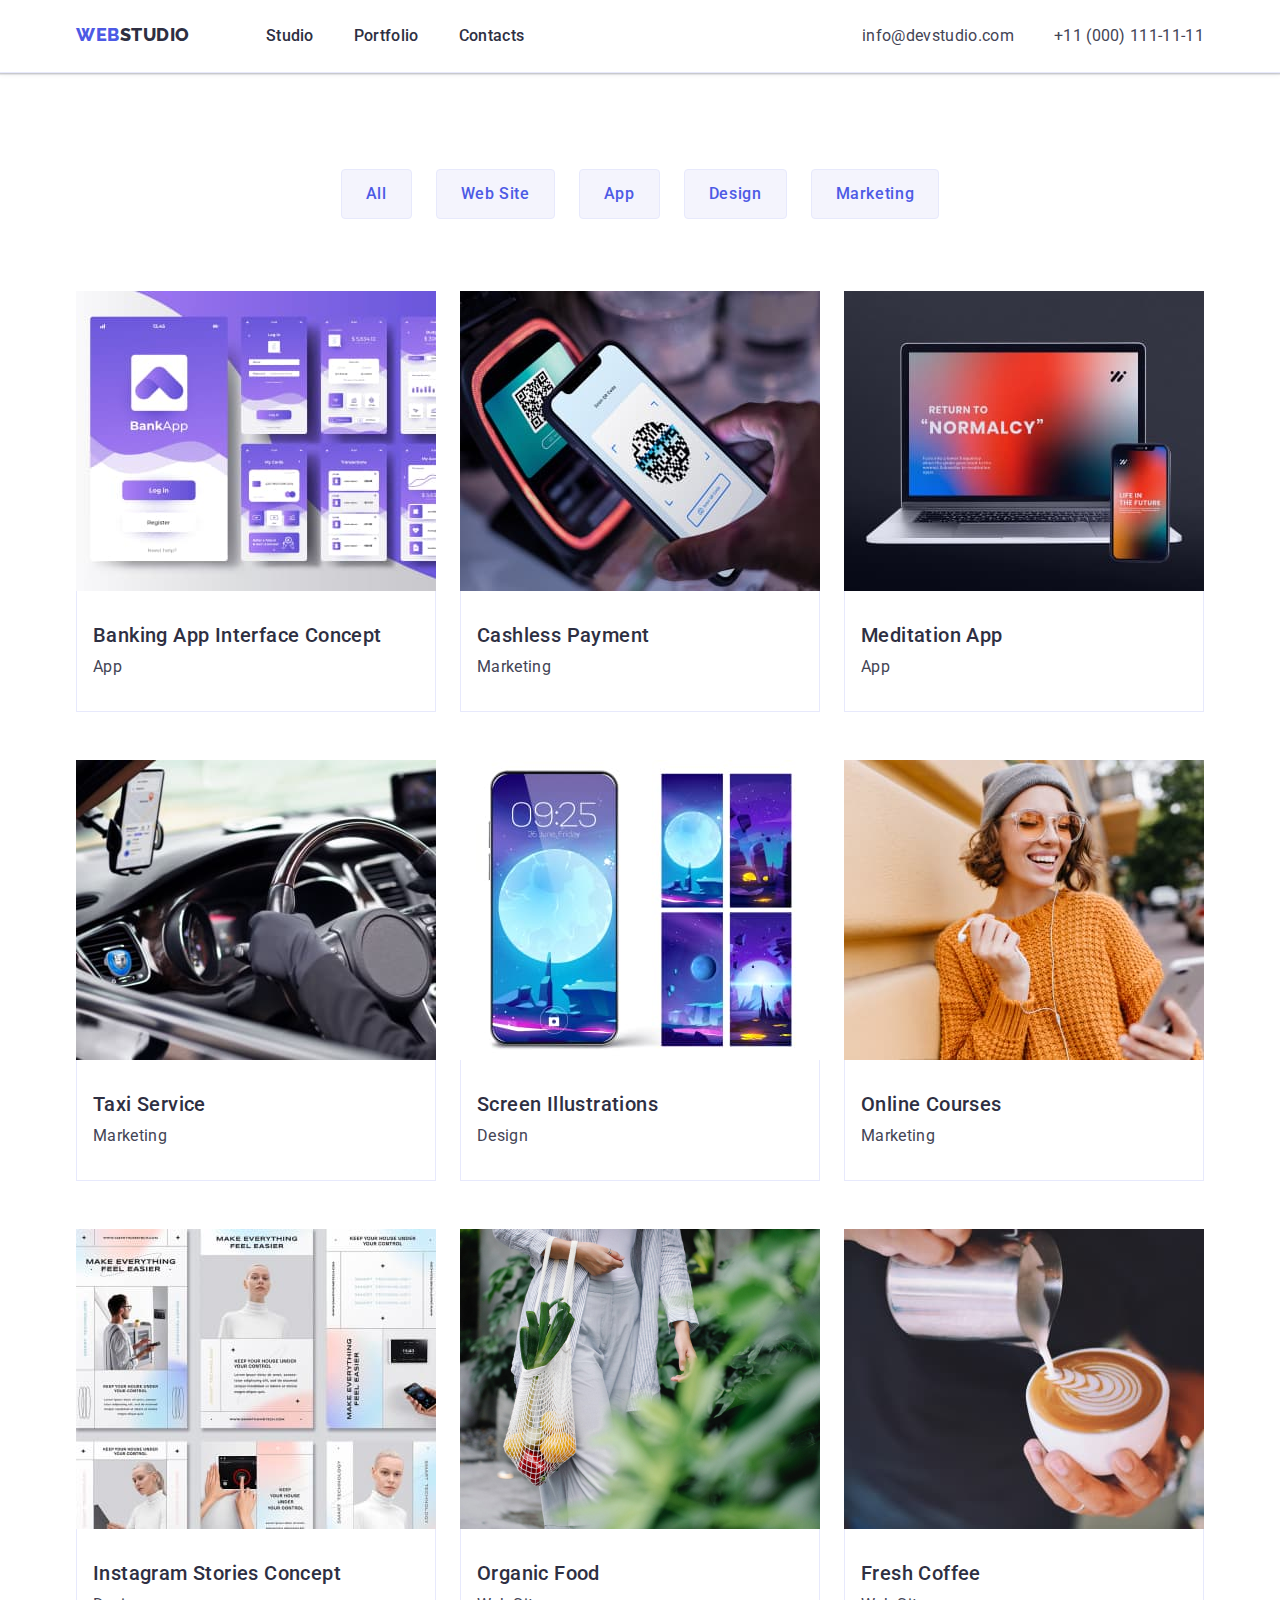
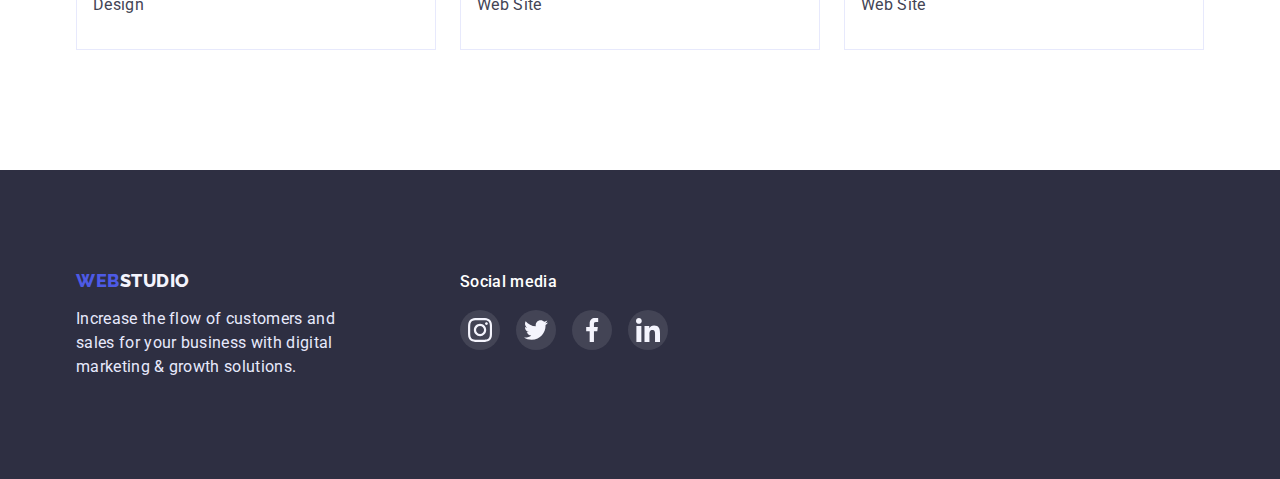
==== portfolio.html @ 21e0e5e6 "Initial commit" ====
<!DOCTYPE html>
<html lang="en">
  <head>
    <meta charset="UTF-8" />
    <meta http-equiv="X-UA-Compatible" content="IE=edge" />
    <meta name="viewport" content="width=device-width, initial-scale=1.0" />
    <link rel="preconnect" href="https://fonts.googleapis.com" />
    <link rel="preconnect" href="https://fonts.gstatic.com" crossorigin />
    <link
      href="https://fonts.googleapis.com/css2?family=Raleway:wght@800&family=Roboto:wght@400;500;700&display=swap"
      rel="stylesheet"
    />
    <link
      rel="stylesheet"
      href="https://cdnjs.cloudflare.com/ajax/libs/modern-normalize/1.1.0/modern-normalize.min.css"
    />

    <link rel="stylesheet" href="./css/styles.css" />
    <title>portfolio</title>
  </head>
  <body>
    <header class="header">
      <div class="header__container container">
        <nav class="header__navigation">
          <a class="header__logo link" href="./index.html"
            >WEB<span class="header__span">Studio</span></a
          >
          <ul class="header__navigation-list list">
            <li class="header__navigation-item">
              <a class="header__navigation-link link" href="./index.html"
                >Studio</a
              >
            </li>
            <li class="header__navigation-item">
              <a class="header__navigation-link link" href="./portfolio.html"
                >Portfolio</a
              >
            </li>
            <li class="header__navigation-item">
              <a class="header__navigation-link link" href="">Contacts</a>
            </li>
          </ul>
        </nav>

        <!------------------- SECTION ADDRESS ---------------------->
        <address class="header__address">
          <ul class="header__address-list list">
            <li class="header__address-item">
              <a
                class="header__adress-link link"
                href="mailto:info@devstudio.com"
                >info@devstudio.com</a
              >
            </li>
            <li class="header__address-item">
              <a class="header__adress-link link" href="tel:+11(000)111-11-11"
                >+11 (000) 111-11-11</a
              >
            </li>
          </ul>
        </address>
      </div>
    </header>

    <!------------------- SECTION PORTFOLIO ---------------------->
    <main>
      <section class="menu portfolio__section">
        <div class="container">
          <h1 class="visually-hidden">portfolio</h1>
          <ul class="section__button-list list">
            <li class="section__button-item">
              <button class="section__button" type="button">All</button>
            </li>
            <li class="section__button-item">
              <button class="section__button" type="button">Web Site</button>
            </li>
            <li class="section__button-item">
              <button class="section__button" type="button">App</button>
            </li>
            <li class="section__button-item">
              <button class="section__button" type="button">Design</button>
            </li>
            <li class="section__button-item">
              <button class="section__button" type="button">Marketing</button>
            </li>
          </ul>

          <ul class="portfolio__section-list list">
            <li class="portfolio__section-item">
              <a class="portfolio__section-link link" href="">
                <img
                  class="portfolio__section-photo"
                  src="./images/projects/img1.jpg"
                  alt="Banking App Interface Concept"
                  width="360"
                />
                <div class="border">
                  <h2 class="portfolio__section-title">
                    Banking App Interface Concept
                  </h2>
                  <p class="portfolio__section-text">App</p>
                </div>
              </a>
            </li>
            <li class="portfolio__section-item">
              <a class="portfolio__section-link link" href="">
                <img
                  class="portfolio__section-photo"
                  src="./images/projects/img2.jpg"
                  alt="Cashless Payment"
                  width="360"
                />
                <div class="border">
                  <h2 class="portfolio__section-title">Cashless Payment</h2>
                  <p class="portfolio__section-text">Marketing</p>
                </div>
              </a>
            </li>
            <li class="portfolio__section-item">
              <a class="portfolio__section-link link" href="">
                <img
                  class="portfolio__section-photo"
                  src="./images/projects/img3.jpg"
                  alt="Meditation App"
                  width="360"
                />
                <div class="border">
                  <h2 class="portfolio__section-title">Meditation App</h2>
                  <p class="portfolio__section-text">App</p>
                </div>
              </a>
            </li>
            <li class="portfolio__section-item">
              <a class="portfolio__section-link link" href="">
                <img
                  class="portfolio__section-photo"
                  src="./images/projects/img4.jpg"
                  alt="Taxi Service"
                  width="360"
                />
                <div class="border">
                  <h2 class="portfolio__section-title">Taxi Service</h2>
                  <p class="portfolio__section-text">Marketing</p>
                </div>
              </a>
            </li>
            <li class="portfolio__section-item">
              <a class="portfolio__section-link link" href="">
                <img
                  class="portfolio__section-photo"
                  src="./images/projects/img5.jpg"
                  alt="Seen Illustrationscr"
                  width="360"
                />
                <div class="border">
                  <h2 class="portfolio__section-title">Screen Illustrations</h2>
                  <p class="portfolio__section-text">Design</p>
                </div>
              </a>
            </li>
            <li class="portfolio__section-item">
              <a class="portfolio__section-link link" href="">
                <img
                  class="portfolio__section-photo"
                  src="./images/projects/img6.jpg"
                  alt="Online Courses"
                  width="360"
                />
                <div class="border">
                  <h2 class="portfolio__section-title">Online Courses</h2>
                  <p class="portfolio__section-text">Marketing</p>
                </div></a
              >
            </li>
            <li class="portfolio__section-item">
              <a class="portfolio__section-link link" href=""
                ><img
                  class="portfolio__section-photo"
                  src="./images/projects/img7.jpg"
                  alt="Instagram Stories Concept"
                  width="360"
                />
                <div class="border">
                  <h2 class="portfolio__section-title">
                    Instagram Stories Concept
                  </h2>
                  <p class="portfolio__section-text">Design</p>
                </div></a
              >
            </li>
            <li class="portfolio__section-item">
              <a class="portfolio__section-link link" href=""
                ><img
                  class="portfolio__section-photo"
                  src="./images/projects/img8.jpg"
                  alt="Organic Food"
                  width="360"
                />
                <div class="border">
                  <h2 class="portfolio__section-title">Organic Food</h2>
                  <p class="portfolio__section-text">Web Site</p>
                </div></a
              >
            </li>
            <li class="portfolio__section-item">
              <a class="portfolio__section-link link" href=""
                ><img
                  class="portfolio__section-photo"
                  src="./images/projects/img9.jpg"
                  alt="Fresh Coffee"
                  width="360"
                />
                <div class="border">
                  <h2 class="portfolio__section-title">Fresh Coffee</h2>
                  <p class="portfolio__section-text">Web Site</p>
                </div></a
              >
            </li>
          </ul>
        </div>
      </section>
    </main>

    <footer class="footer">
      <div class="footer-container">
        <div class="footer-flex">
          <div>
            <a class="lo__go-link" href="index.html"
              >WEB<span class="footer-logo">Studio</span></a
            >
            <p class="footer-text">
              Increase the flow of customers and sales for your business with
              digital marketing & growth solutions.
            </p>
          </div>
          <div class="footer-flex-block">
            <h3 class="social-media">Social media</h3>
            <ul class="social-links footer-links">
              <li class="social-item">
                <a
                  href="https://instagram.com"
                  aria-label="icon-instagram"
                  class="links"
                >
                  <svg class="link-icon" width="24" height="24">
                    <use
                      href="./images/svg/socialweb/symbol-defs.svg#icon-instagram-2"
                    ></use>
                  </svg>
                </a>
              </li>
              <li class="social-item">
                <a
                  href="https://twitter.com"
                  aria-label="icon-twitter"
                  class="links"
                >
                  <svg class="link-icon" width="24" height="24">
                    <use
                      href="./images/svg/socialweb/symbol-defs.svg#icon-twitter-1"
                    ></use>
                  </svg>
                </a>
              </li>
              <li class="social-item">
                <a
                  href="https://facebook.com"
                  aria-label="icon-facebook"
                  class="links"
                >
                  <svg class="link-icon" width="24" height="24">
                    <use
                      href="./images/svg/socialweb/symbol-defs.svg#icon-facebook-1"
                    ></use>
                  </svg>
                </a>
              </li>
              <li class="social-item">
                <a
                  href="https://linkedin.com"
                  aria-label="icon-linkedin"
                  class="links"
                >
                  <svg class="link-icon" width="24" height="24">
                    <use
                      href="./images/svg/socialweb/symbol-defs.svg#icon-linkedin-1"
                    ></use>
                  </svg>
                </a>
              </li>
            </ul>
          </div>
        </div>
      </div>
    </footer>
  </body>
</html>
---- css/styles.css ----
:root {
  --bg-color: #ffffff;
  --logo-color-top: #4d5ae5;
  --color-text: #2e2f42;
  --seconari-text-color: #434455;
  --portfolio-button-bg-hover-color: #404bbf;
  --head-buttun-fon-color: #e7e9fc;
  --bg-color-fon-team: #f4f4fd;
  --fotter-text: #e7e9fc;
  --border-company-color: #8e8f99;
  --footer-hover-icon-color: #31d0aa;
}

/* ***** */
html {
  box-sizing: border-box;
}

body {
  font-family: 'Roboto', sans-serif;
  color: var(--seconari-text-color);
}

*,
*::after,
*::before {
  box-sizing: inherit;
}

/* СТИЛІ ДЛЯ ОБНУЛЕННЯ ВЕРХНІХ ВІДСТУПІВ У ЕЛЕМЕНТІВ  */
h1,
h2,
h3,
h4,
h5,
h6,
p {
  margin: 0;
}

/* КЛАС ДЛЯ ОБНУЛЕННЯ БАЗОВИХ ВЛАСТИВОСТЕЙ У СПИСКІВ (ul) */
ul {
  list-style: none;
  padding-left: 0;
  margin: 0;
}

/* КЛАСС ДЛЯ ОБНУЛЕННЯ БАЗОВИХ ВЛАСТИВОСТЕЙ У ПОСИЛАНЬ */
a {
  text-decoration: none;
  color: inherit;
}

/* ВЛАСТИВОСТІ ДЛЯ КОРЕКТНОГО ВІДОБРАЖЕННЯ КАРТИНОК */
img {
  display: block;
  max-width: 100%;
  height: auto;
}

/* ВЛАСТИВОСТІ ДЛЯ ОБНУЛЕННЯ КУРСИВА У ADDRESS */
address {
  font-style: normal;
}

/* УТІТЛИ */
.visually-hidden {
  position: absolute;
  width: 1px;
  height: 1px;
  margin: -1px;
  border: 0;
  padding: 0;

  white-space: nowrap;
  clip-path: inset(100%);
  clip: rect(0 0 0 0);
  overflow: hidden;
}

.section {
  padding: 120px 0;
}

.container {
  width: 1158px;
  padding-right: 15px;
  padding-left: 15px;
  margin: 0 auto;
}

/* My css */

/* HEADER SECTION */
.header {
  padding-top: 24px;
  padding-bottom: 24px;
  border-bottom: 1px solid var(--head-buttun-fon-color);
  box-shadow: 0px 2px 1px rgba(46, 47, 66, 0.08),
    0px 1px 1px rgba(46, 47, 66, 0.16), 0px 1px 6px rgba(46, 47, 66, 0.08);
}

.header__container {
  display: flex;
}

.header__navigation {
  display: flex;
}

.header__logo {
  font-family: 'Raleway', sans-serif;
  font-weight: 800;
  font-size: 18px;
  color: var(--logo-color-top);
  line-height: 1.17;
  letter-spacing: 0.03em;
  text-transform: uppercase;
  margin-right: 76px;
}

.header__span {
  color: var(--color-text);
}

.header__navigation-list {
  display: flex;
  gap: 40px;
}

.header__navigation-link {
  font-weight: 500;
  font-size: 16px;
  line-height: 1.5;
  letter-spacing: 0.02em;
  color: var(--color-text);
}

.header__navigation-link:hover,
.header__navigation-link:focus {
  color: var(--portfolio-button-bg-hover-color);
  border: var(--portfolio-button-bg-hover-color);
  border-radius: 2px;
}

/* ADDRESS SECTION */

.header__address {
  margin-left: auto;
  line-height: 1.5;
  letter-spacing: 0.02em;
  font-style: normal;
}

.header__address-list {
  display: flex;
  gap: 40px;
}

.header__adress-link {
  color: var(--seconari-text-color);
  line-height: 1.5;
  letter-spacing: 0.02em;
}

.header__adress-link:hover,
.header__adress-link:focus {
  color: var(--portfolio-button-bg-hover-color);
}

/* HERO SECTION */
.hero {
  background-color: var(--color-text);
  padding: 188px 0;
  background-image: linear-gradient(
      rgba(46, 47, 66, 0.7),
      rgba(46, 47, 66, 0.7)
    ),
    url(../images/people-office1.jpg);

  background-repeat: no-repeat;
  background-position: center;
  background-size: cover;
  margin-left: auto;
  margin-right: auto;
  max-width: 1440px;
}

.hero-title {
  width: 496px;
  text-align: center;
  font-weight: 700;
  font-size: 56px;
  line-height: 1.07;
  letter-spacing: 0.02em;
  color: var(--bg-color);
  margin: 0 auto 48px auto;
}

.hero__button {
  font-family: 'Roboto', sans-serif;
  font-weight: 500;
  font-size: 16px;
  line-height: 1.5;
  letter-spacing: 0.04em;
  color: var(--bg-color);
  background-color: var(--logo-color-top);
  box-shadow: 0px 4px 4px rgba(0, 0, 0, 0.15);
  border-radius: 4px;
  border-color: transparent;
  padding: 16px 32px;
  cursor: pointer;
  display: block;
  margin: 0 auto;
}

.hero__button:hover,
.hero__button:focus {
  background-color: var(--portfolio-button-bg-hover-color);
}

/* PRIVILAGE SECTION */
.privilage__list {
  display: flex;
  gap: 24px;
}

.privilage__item {
  width: calc((100% - 3 * 24px) / 4);
}

.privilage__item::before {
  content: '';
  display: block;
  height: 112px;
  order: 0;

  background-color: var(--bg-color-fon-team);
  border-radius: 4px;
  background-repeat: no-repeat;
  background-position: center;
}
.icon1::before {
  background-image: url(../images/svg/icon1.svg);
}
.icon2::before {
  background-image: url(../images/svg/icon2.svg);
}
.icon3::before {
  background-image: url(../images/svg/icon3.svg);
}
.icon4::before {
  background-image: url(../images/svg/icon4.svg);
}

.privilage__title {
  text-align: left;
  margin-top: 8px;
  margin-bottom: 8px;
  font-weight: 500;
  font-size: 20px;
  line-height: 1.2;
  letter-spacing: 0.02em;
  color: var(--color-text);
}

.privilage__text {
  text-align: left;
  line-height: 1.5;
  letter-spacing: 0.02em;
  color: var(--seconari-text-color);
}

/*SECTION WHAT */

.what {
  padding-top: 0;
}
.section__what-title {
  text-align: center;
  font-weight: 700;
  font-size: 36px;
  line-height: 1.11;
  text-align: center;
  letter-spacing: 0.02em;
  color: var(--color-text);
  text-transform: capitalize;
  margin-bottom: 72px;
}
.section__what-list {
  display: flex;
  gap: 24px;
}
.section__what-item {
  display: block;
}

.section__what-photo {
  display: block;
}

/* SECTION TEAM */
.section__team {
  background-color: var(--bg-color-fon-team);
  padding-top: 120px;
  padding-bottom: 120px;
}

.section__team-title {
  font-weight: 700;
  font-size: 36px;
  line-height: 1.11;
  text-align: center;
  text-transform: capitalize;
  letter-spacing: 0.02em;
  color: var(--color-text);

  margin-bottom: 72px;
}
.section__team-list {
  display: flex;
  gap: 24px;
}

.section__team-item {
  background-color: #ffffff;
  box-shadow: 0px 1px 6px rgba(46, 47, 66, 0.08),
    0px 1px 1px rgba(46, 47, 66, 0.16), 0px 2px 1px rgba(46, 47, 66, 0.08);
  border-radius: 0px 0px 4px 4px;
}
.section__team-item-link {
  display: flex;
  gap: 24px;
}

.link_team {
  display: flex;
  align-items: center;
  justify-content: center;
  width: 40px;
  height: 40px;
  border-radius: 50%;
  background-size: 20px;
  background-repeat: no-repeat;
  background-position: center;
  background-color: var(--logo-color-top);
}
.link_team:hover,
.link_team:focus {
  background-color: var(--portfolio-button-bg-hover-color);
}

.section__team-photo {
  display: block;
}
.section__team-sabtitle {
  text-align: center;
  font-weight: 500;
  font-size: 20px;
  line-height: 1.2;
  letter-spacing: 0.02em;
  margin-bottom: 8px;
  color: var(--color-text);
}
.team__wrapper {
  padding: 32px 16px;

  background-color: var(--bg-color);
}

.team__list-link {
  display: flex;
  gap: 24px;
}

.section__team-text {
  margin-top: 8px;
  margin-bottom: 8px;
  text-align: center;

  line-height: 1.5;
  text-align: center;
  letter-spacing: 0.02em;
  color: var(--seconari-text-color);
}

/*------------------- SECTION CUSTOMERS ----------------------> */

.customers {
  background-color: var(--bg-color);
  padding-top: 130px;
  padding-bottom: 120px;
}
.customers__title {
  font-size: 36px;
  line-height: 1.11;
  letter-spacing: 0.02em;
  text-transform: capitalize;
  color: var(--color-text);
  text-align: center;
  margin-bottom: 72px;
}
.customers__list {
  display: flex;
}
.customers__item:not(:last-child) {
  margin-right: 24px;
}

.customers__link {
  display: flex;
  justify-content: center;
  align-items: center;
  width: 168px;
  height: 88px;
  background-repeat: no-repeat;
  background-position: center;
  color: var(--border-company-color);

  border: 1px solid var(--border-company-color);
  border-radius: 4px;
}

.customers-icon {
  fill: currentColor;
  display: flex;
  justify-content: center;
}

.customers__link:hover,
.customers__link:focus {
  border-color: var(--portfolio-button-bg-hover-color);
  color: var(--portfolio-button-bg-hover-color);
}

/* ---------------PORTFOLIO PAGE------------------ */
.portfolio__section {
  padding-top: 96px;
}
/* .section-title {
} */

.menu {
  padding-top: 96px;
  padding-bottom: 120px;
}
.section__button-list {
  display: flex;
  gap: 24px;
  margin-bottom: 72px;
  justify-content: center;
}

/* .section__button-item {
} */

.section__button {
  font-family: 'Roboto', sans-serif;
  font-style: normal;
  font-weight: 500;
  font-size: 16px;
  line-height: 1.5;
  letter-spacing: 0.04em;
  background-color: var(--bg-color-fon-team);
  color: var(--logo-color-top);
  border: 1px solid var(--fotter-text);
  border-radius: 4px;
  cursor: pointer;
  display: flex;
  padding: 12px 24px;
}

.section__button:hover,
.section__button:focus {
  color: var(--bg-color);
  background-color: var(--portfolio-button-bg-hover-color);
  border: 1px solid var(--portfolio-button-bg-hover-color);
  box-shadow: 0px 3px 1px rgba(0, 0, 0, 0.1), 0px 2px 1px rgba(0, 0, 0, 0.08),
    0px 2px 2px rgba(0, 0, 0, 0.12);
}
.portfolio__section-list {
  list-style: none;
  display: flex;
  flex-wrap: wrap;
  margin-top: 72px;
  gap: 48px 24px;
}

.portfolio__section-item {
  width: 360px;
}

.portfolio__section-link {
  display: block;
}
.portfolio__section-link:hover,
.portfolio__section-link:focus {
  box-shadow: 0px 1px 6px rgba(46, 47, 66, 0.08),
    0px 1px 1px rgba(46, 47, 66, 0.16), 0px 2px 1px rgba(46, 47, 66, 0.08);
}

.portfolio__section-photo {
  display: block;
}

.portfolio__section-title {
  font-weight: 500;
  font-size: 20px;
  line-height: 1.2;
  letter-spacing: 0.02em;
  color: var(--color-text);
}
.border {
  border-left: 1px solid var(--fotter-text);
  border-right: 1px solid var(--fotter-text);
  border-bottom: 1px solid var(--fotter-text);
  padding: 32px 16px;
}

.portfolio__section-text {
  margin-top: 8px;
  text-align: left;

  font-size: 16px;
  line-height: 1.5;
  letter-spacing: 0.02em;
  color: var(--seconari-text-color);
}

/* ---------------FOOTER SECTION-------------------- */

.footer {
  background-color: var(--color-text);
  padding-top: 100px;
  padding-bottom: 100px;
}
.footer-flex {
  display: flex;
}
.footer-container {
  background-color: var(--color-text);
  padding-left: 15px;
  padding-right: 15px;
  max-width: 1158px;
  margin: auto;
}
.lo__go-link {
  display: block;
  font-family: 'Raleway', sans-serif;
  font-weight: 800;
  font-size: 18px;
  line-height: 1.17;
  letter-spacing: 0.03em;
  color: var(--logo-color-top);
  text-transform: uppercase;
  margin-bottom: 16px;
}

.footer-logo {
  color: var(--bg-color-fon-team);
}
.footer-text {
  width: 264px;
  color: var(--color-e7e9fc);
  line-height: 1.5;
  letter-spacing: 0.02em;
  color: var(--fotter-text);
}
.footer-flex-block {
  margin-left: 120px;
}
.social-media {
  font-weight: 500;
  font-size: 16px;
  line-height: 1.5;
  letter-spacing: 0.02em;
  color: var(--bg-color);
}
.social-item:not(:last-child) {
  margin-right: 16px;
}
.social-links {
  margin-top: 16px;
  display: flex;
}
.social-links .links {
  display: flex;
  justify-content: center;
  align-items: center;
  width: 40px;
  height: 40px;
  border-radius: 50%;
  background-size: 20px;
  background-repeat: no-repeat;
  background-position: center;
  color: var(--logo-footer-color);
}
/* .footer-links {
        } */
.links {
  background-color: var(--seconari-text-color);
}
.links:hover,
.links:focus {
  background-color: var(--footer-hover-icon-color);
}
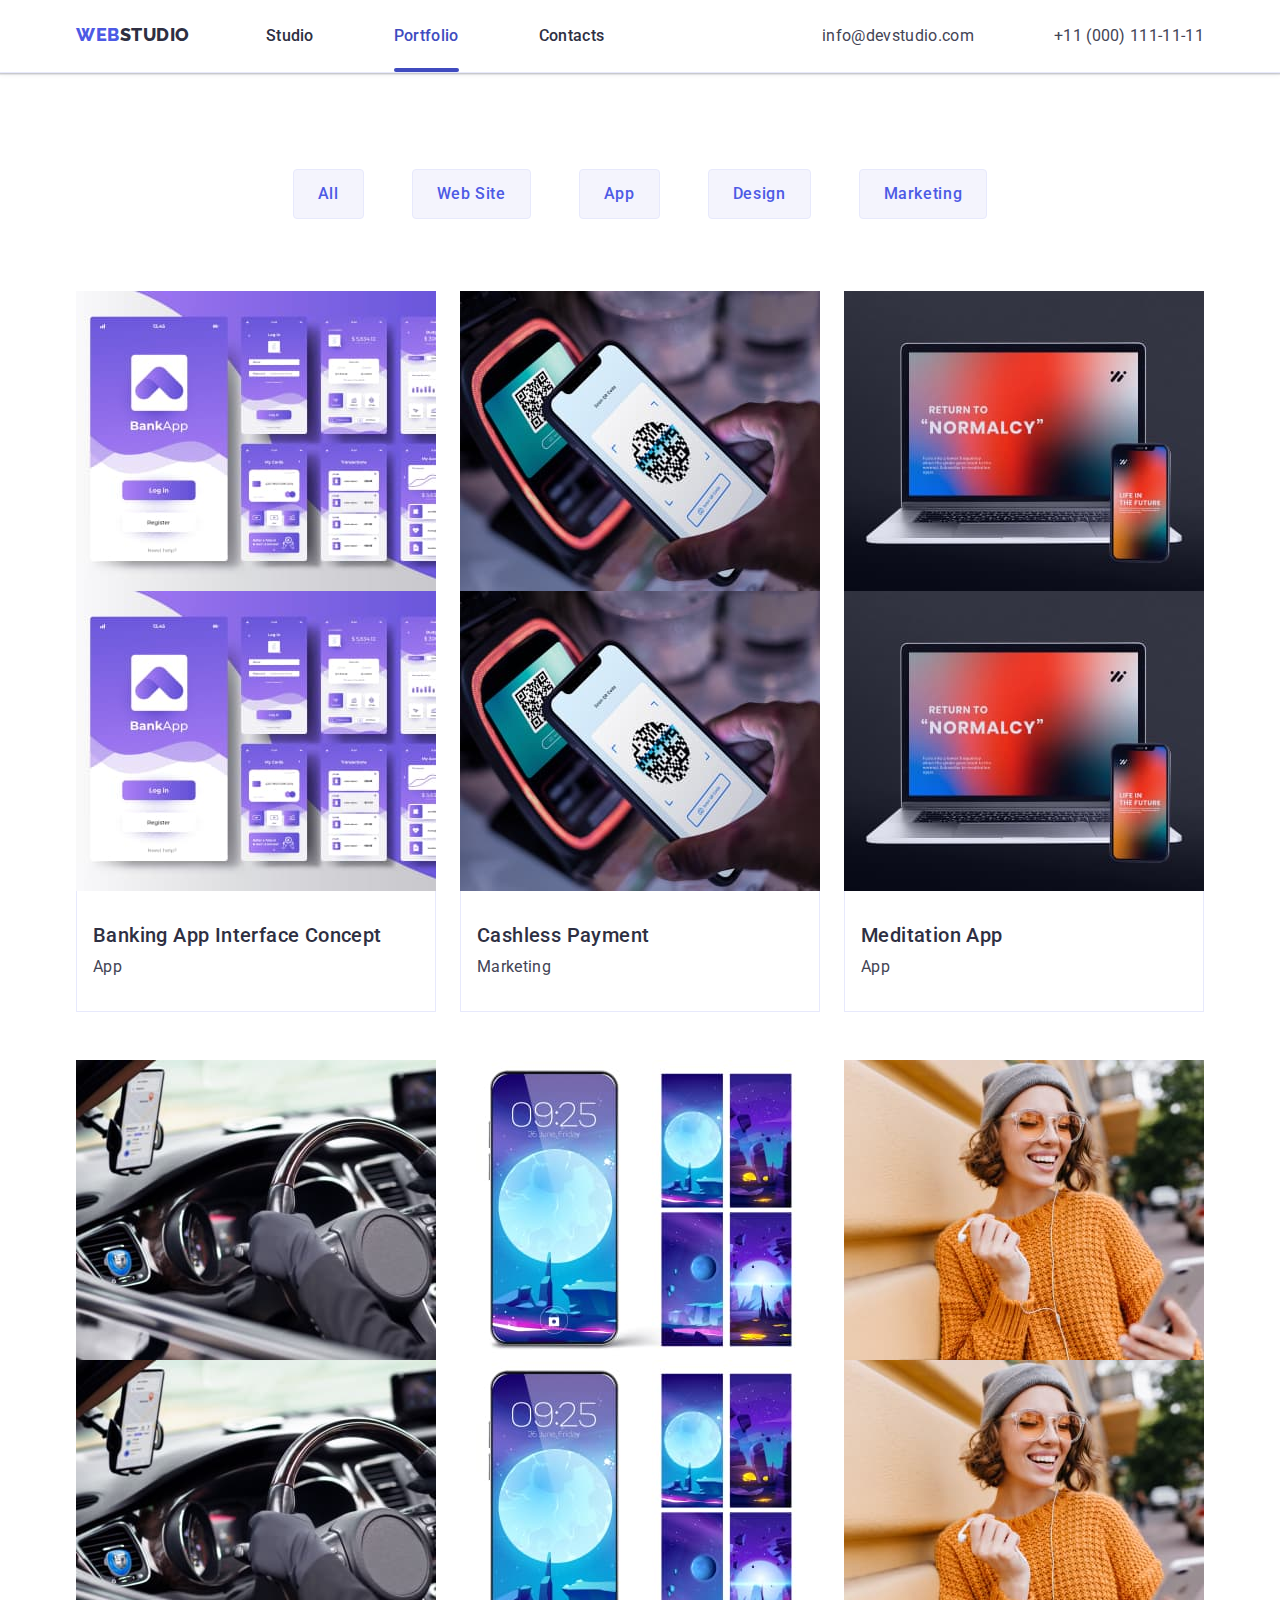
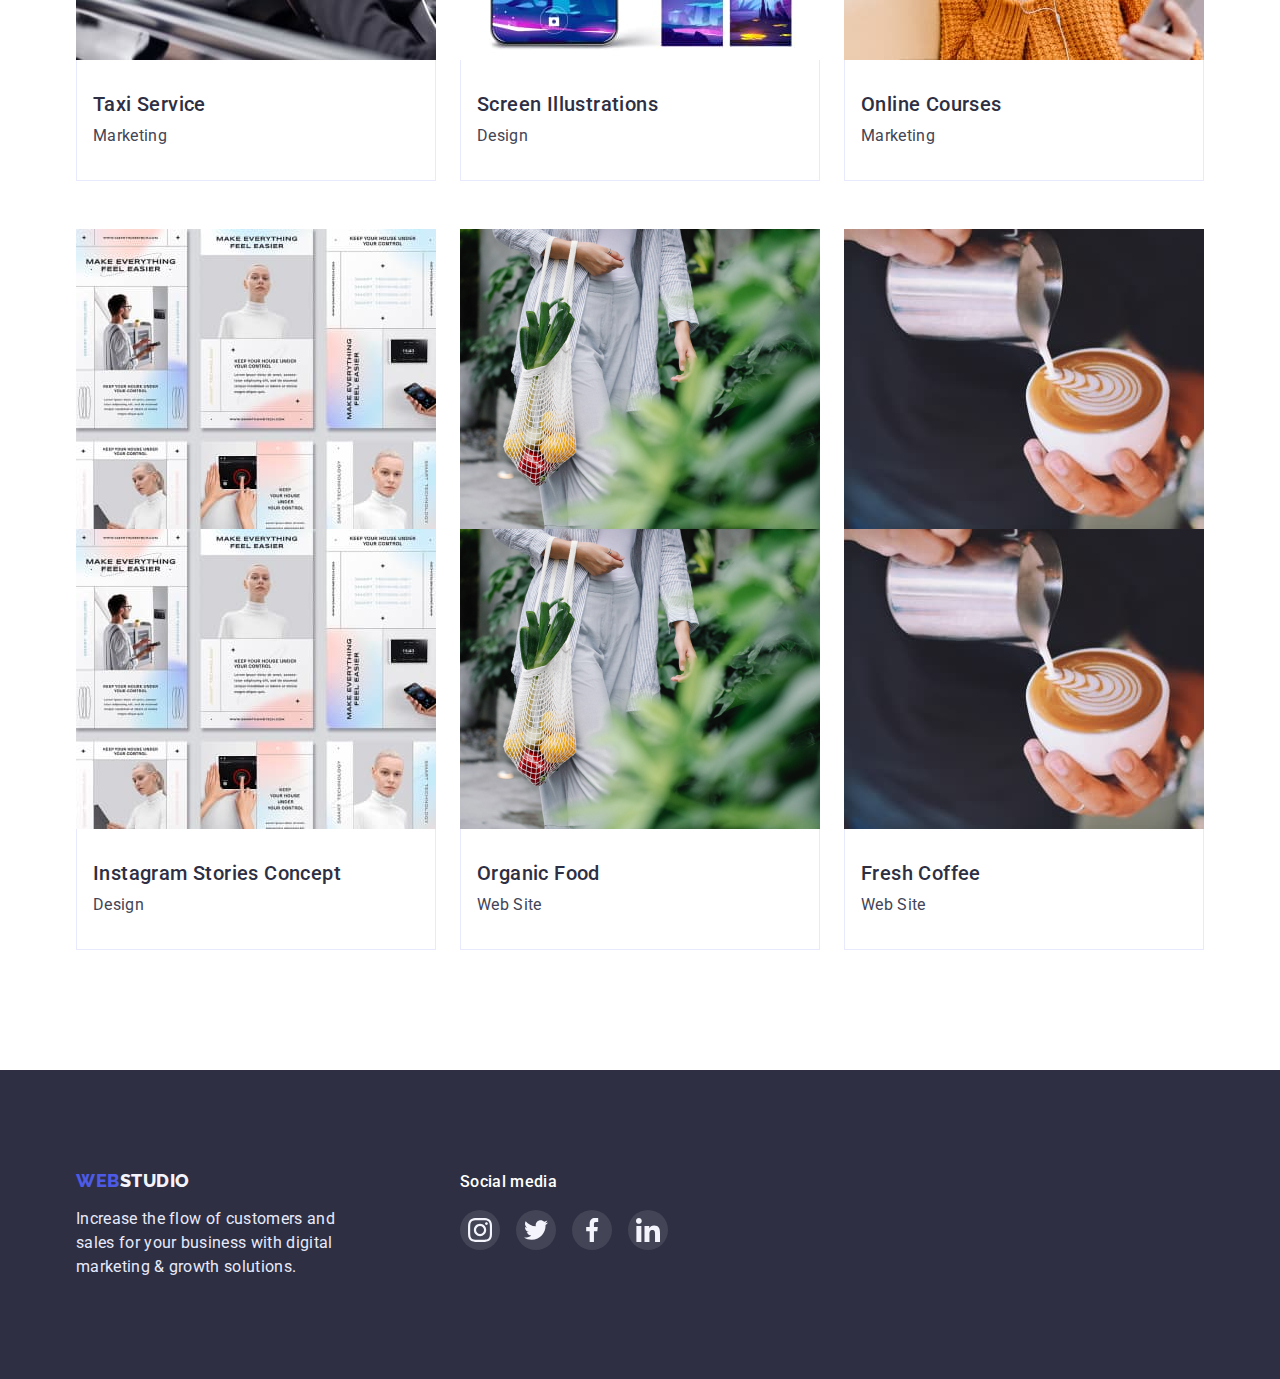
==== commit 368e7139: "abdate files studio/portfolio/css" ====
--- a/portfolio.html
+++ b/portfolio.html
@@ -32,7 +32,9 @@
               >
             </li>
             <li class="header__navigation-item">
-              <a class="header__navigation-link link" href="./portfolio.html"
+              <a
+                class="header__navigation-linkp menu-link link"
+                href="./portfolio.html"
                 >Portfolio</a
               >
             </li>
@@ -94,6 +96,21 @@
                   alt="Banking App Interface Concept"
                   width="360"
                 />
+                <div class="blok">
+                  <img
+                    class="portfolio__section-photo"
+                    src="./images/projects/img1.jpg"
+                    alt="Banking App Interface Concept"
+                    width="360"
+                  />
+                  <div class="product-owerlay">
+                    <div class="owerlay-text">
+                      14 Stylish and User-Friendly App Design Concepts · Task
+                      Manager App · Calorie Tracker App · Exotic Fruit Ecommerce
+                      App · Cloud Storage App
+                    </div>
+                  </div>
+                </div>
                 <div class="border">
                   <h2 class="portfolio__section-title">
                     Banking App Interface Concept
@@ -110,6 +127,21 @@
                   alt="Cashless Payment"
                   width="360"
                 />
+                <div class="blok">
+                  <img
+                    class="portfolio__section-photo"
+                    src="./images/projects/img2.jpg"
+                    alt="Cashless Payment"
+                    width="360"
+                  />
+                  <div class="product-owerlay">
+                    <div class="owerlay-text">
+                      14 Stylish and User-Friendly App Design Concepts · Task
+                      Manager App · Calorie Tracker App · Exotic Fruit Ecommerce
+                      App · Cloud Storage App
+                    </div>
+                  </div>
+                </div>
                 <div class="border">
                   <h2 class="portfolio__section-title">Cashless Payment</h2>
                   <p class="portfolio__section-text">Marketing</p>
@@ -124,6 +156,21 @@
                   alt="Meditation App"
                   width="360"
                 />
+                <div class="blok">
+                  <img
+                    class="portfolio__section-photo"
+                    src="./images/projects/img3.jpg"
+                    alt="Cashless Payment"
+                    width="360"
+                  />
+                  <div class="product-owerlay">
+                    <div class="owerlay-text">
+                      14 Stylish and User-Friendly App Design Concepts · Task
+                      Manager App · Calorie Tracker App · Exotic Fruit Ecommerce
+                      App · Cloud Storage App
+                    </div>
+                  </div>
+                </div>
                 <div class="border">
                   <h2 class="portfolio__section-title">Meditation App</h2>
                   <p class="portfolio__section-text">App</p>
@@ -138,6 +185,21 @@
                   alt="Taxi Service"
                   width="360"
                 />
+                <div class="blok">
+                  <img
+                    class="portfolio__section-photo"
+                    src="./images/projects/img4.jpg"
+                    alt="Cashless Payment"
+                    width="360"
+                  />
+                  <div class="product-owerlay">
+                    <div class="owerlay-text">
+                      14 Stylish and User-Friendly App Design Concepts · Task
+                      Manager App · Calorie Tracker App · Exotic Fruit Ecommerce
+                      App · Cloud Storage App
+                    </div>
+                  </div>
+                </div>
                 <div class="border">
                   <h2 class="portfolio__section-title">Taxi Service</h2>
                   <p class="portfolio__section-text">Marketing</p>
@@ -152,6 +214,21 @@
                   alt="Seen Illustrationscr"
                   width="360"
                 />
+                <div class="blok">
+                  <img
+                    class="portfolio__section-photo"
+                    src="./images/projects/img5.jpg"
+                    alt="Cashless Payment"
+                    width="360"
+                  />
+                  <div class="product-owerlay">
+                    <div class="owerlay-text">
+                      14 Stylish and User-Friendly App Design Concepts · Task
+                      Manager App · Calorie Tracker App · Exotic Fruit Ecommerce
+                      App · Cloud Storage App
+                    </div>
+                  </div>
+                </div>
                 <div class="border">
                   <h2 class="portfolio__section-title">Screen Illustrations</h2>
                   <p class="portfolio__section-text">Design</p>
@@ -166,6 +243,21 @@
                   alt="Online Courses"
                   width="360"
                 />
+                <div class="blok">
+                  <img
+                    class="portfolio__section-photo"
+                    src="./images/projects/img6.jpg"
+                    alt="Cashless Payment"
+                    width="360"
+                  />
+                  <div class="product-owerlay">
+                    <div class="owerlay-text">
+                      14 Stylish and User-Friendly App Design Concepts · Task
+                      Manager App · Calorie Tracker App · Exotic Fruit Ecommerce
+                      App · Cloud Storage App
+                    </div>
+                  </div>
+                </div>
                 <div class="border">
                   <h2 class="portfolio__section-title">Online Courses</h2>
                   <p class="portfolio__section-text">Marketing</p>
@@ -180,6 +272,21 @@
                   alt="Instagram Stories Concept"
                   width="360"
                 />
+                <div class="blok">
+                  <img
+                    class="portfolio__section-photo"
+                    src="./images/projects/img7.jpg"
+                    alt="Cashless Payment"
+                    width="360"
+                  />
+                  <div class="product-owerlay">
+                    <div class="owerlay-text">
+                      14 Stylish and User-Friendly App Design Concepts · Task
+                      Manager App · Calorie Tracker App · Exotic Fruit Ecommerce
+                      App · Cloud Storage App
+                    </div>
+                  </div>
+                </div>
                 <div class="border">
                   <h2 class="portfolio__section-title">
                     Instagram Stories Concept
@@ -196,6 +303,21 @@
                   alt="Organic Food"
                   width="360"
                 />
+                <div class="blok">
+                  <img
+                    class="portfolio__section-photo"
+                    src="./images/projects/img8.jpg"
+                    alt="Cashless Payment"
+                    width="360"
+                  />
+                  <div class="product-owerlay">
+                    <div class="owerlay-text">
+                      14 Stylish and User-Friendly App Design Concepts · Task
+                      Manager App · Calorie Tracker App · Exotic Fruit Ecommerce
+                      App · Cloud Storage App
+                    </div>
+                  </div>
+                </div>
                 <div class="border">
                   <h2 class="portfolio__section-title">Organic Food</h2>
                   <p class="portfolio__section-text">Web Site</p>
@@ -210,6 +332,21 @@
                   alt="Fresh Coffee"
                   width="360"
                 />
+                <div class="blok">
+                  <img
+                    class="portfolio__section-photo"
+                    src="./images/projects/img9.jpg"
+                    alt="Cashless Payment"
+                    width="360"
+                  />
+                  <div class="product-owerlay">
+                    <div class="owerlay-text">
+                      14 Stylish and User-Friendly App Design Concepts · Task
+                      Manager App · Calorie Tracker App · Exotic Fruit Ecommerce
+                      App · Cloud Storage App
+                    </div>
+                  </div>
+                </div>
                 <div class="border">
                   <h2 class="portfolio__section-title">Fresh Coffee</h2>
                   <p class="portfolio__section-text">Web Site</p>
--- a/css/styles.css
+++ b/css/styles.css
@@ -9,6 +9,7 @@
   --fotter-text: #e7e9fc;
   --border-company-color: #8e8f99;
   --footer-hover-icon-color: #31d0aa;
+  --modal-bg-color: #fcfcfc;
 }
 
 /* ***** */
@@ -91,7 +92,8 @@
 
 /* My css */
 
-/* HEADER SECTION */
+/*#region --HEADER SECTION-- */
+
 .header {
   padding-top: 24px;
   padding-bottom: 24px;
@@ -134,6 +136,8 @@
   line-height: 1.5;
   letter-spacing: 0.02em;
   color: var(--color-text);
+  transition: 250ms cubic-bezier(0.4, 0, 0.2, 1);
+  transition-property: color;
 }
 
 .header__navigation-link:hover,
@@ -157,18 +161,105 @@
   gap: 40px;
 }
 
+.header__navigation-item:not(:last-child) {
+  margin-right: 40px;
+}
+.header__navigation-item {
+  position: relative;
+}
 .header__adress-link {
   color: var(--seconari-text-color);
   line-height: 1.5;
   letter-spacing: 0.02em;
 }
-
+.header__navigation-linkp {
+  font-weight: 500;
+  font-size: 16px;
+  line-height: 1.5;
+  letter-spacing: 0.02em;
+  color: var(--color-text);
+}
+.header__navigation-links {
+  font-weight: 500;
+  font-size: 16px;
+  line-height: 1.5;
+  letter-spacing: 0.02em;
+  color: var(--color-text);
+}
+.header__navigation-linkp::after {
+  content: '';
+  position: absolute;
+  bottom: -24px;
+  transition: 250ms cubic-bezier(0.4, 0, 0.2, 1);
+  transition-property: background;
+  display: block;
+  width: 0;
+  width: 100%;
+  height: 4px;
+  background-color: var(--portfolio-button-bg-hover-color);
+  border-radius: 2px;
+}
+.header__navigation-linkp {
+  color: var(--portfolio-button-bg-hover-color);
+}
+.header__navigation-links {
+  color: var(--portfolio-button-bg-hover-color);
+}
+.header__navigation-links::after {
+  content: '';
+  position: absolute;
+  bottom: -25px;
+  transition: 250ms cubic-bezier(0.4, 0, 0.2, 1);
+  transition-property: background;
+  display: block;
+  width: 0;
+  width: 100%;
+  height: 4px;
+  background-color: var(--portfolio-button-bg-hover-color);
+  border-radius: 2px;
+}
+.header__navigation-link::after {
+  transition: 250ms cubic-bezier(0.4, 0, 0.2, 1);
+  transition-property: background;
+}
+.header__navigation-linkp:hover,
+.header__navigation-linkp:focus {
+  color: var(--portfolio-button-bg-hover-color);
+  border: var(--portfolio-button-bg-hover-color);
+  border-radius: 2px;
+}
+.header__navigation-link:hover,
+.header__navigation-link:focus {
+  color: var(--portfolio-button-bg-hover-color);
+  border: var(--portfolio-button-bg-hover-color);
+  border-radius: 2px;
+}
+.header__address {
+  margin-left: auto;
+  display: flex;
+}
+.header__address-item:not(:last-child) {
+  margin-right: 40px;
+}
+.address-link {
+  font-size: 16px;
+  line-height: 1.5;
+  letter-spacing: 0.02em;
+  color: var(--seconari-text-color);
+  font-style: normal;
+}
+.header__adress-link {
+  transition: color 250ms cubic-bezier(0.4, 0, 0.2, 1);
+
+  color: var(--seconari-text-color);
+}
 .header__adress-link:hover,
 .header__adress-link:focus {
   color: var(--portfolio-button-bg-hover-color);
 }
-
-/* HERO SECTION */
+/*#endregion --HEADER SECTION-- */
+
+/*#region --HERO SECTION-- */
 .hero {
   background-color: var(--color-text);
   padding: 188px 0;
@@ -198,6 +289,9 @@
 }
 
 .hero__button {
+  padding: 16px 32px;
+  max-width: 176px;
+  transition: background-color 250ms cubic-bezier(0.4, 0, 0.2, 1);
   font-family: 'Roboto', sans-serif;
   font-weight: 500;
   font-size: 16px;
@@ -208,18 +302,92 @@
   box-shadow: 0px 4px 4px rgba(0, 0, 0, 0.15);
   border-radius: 4px;
   border-color: transparent;
-  padding: 16px 32px;
+  margin: auto;
   cursor: pointer;
   display: block;
-  margin: 0 auto;
 }
 
 .hero__button:hover,
 .hero__button:focus {
   background-color: var(--portfolio-button-bg-hover-color);
 }
-
-/* PRIVILAGE SECTION */
+/*#endregion --HERO SECTION-- */
+
+/*#region --MODAL WINDOW-- */
+.backdrop {
+  position: fixed;
+  top: 0;
+  left: 0;
+  width: 100%;
+  height: 100%;
+  opacity: 1;
+  background-color: rgba(46, 47, 66, 0.4);
+  transition: opacity 250ms cubic-bezier(0.4, 0, 0.2, 1),
+    visibility 250ms cubic-bezier(0.4, 0, 0.2, 1);
+}
+.backdrop.is-hidden {
+  opacity: 0;
+  pointer-events: none;
+  visibility: hidden;
+}
+.modal {
+  position: absolute;
+  top: 50%;
+  left: 50%;
+  transform: translate(-50%, -50%);
+  min-width: 408px;
+  height: 576px;
+
+  background-color: var(--modal-bg-color);
+  box-shadow: 0px 1px 1px rgba(0, 0, 0, 0.14), 0px 1px 3px rgba(0, 0, 0, 0.12),
+    0px 2px 1px rgba(0, 0, 0, 0.2);
+  border-radius: 4px;
+  transition: opacity 250ms cubic-bezier(0.4, 0, 0.2, 1),
+    visibility 250ms cubic-bezier(0.4, 0, 0.2, 1);
+}
+
+.button-modal {
+  position: absolute;
+  top: 24px;
+  right: 24px;
+  display: flex;
+  justify-content: center;
+  align-items: center;
+
+  width: 24px;
+  height: 24px;
+
+  background-color: var(--head-buttun-fon-color);
+  border: 1px solid rgba(0, 0, 0, 0.1);
+  border-radius: 50%;
+
+  transition: background-color 250ms cubic-bezier(0.4, 0, 0.2, 1),
+    color 250ms cubic-bezier(0.4, 0, 0.2, 1);
+}
+.button-modal:hover {
+  fill: var(--bg-color);
+  background-color: var(--portfolio-button-bg-hover-color);
+}
+.visually-hidden {
+  position: absolute;
+  width: 1px;
+  height: 1px;
+  margin: -1px;
+  border: 0;
+  padding: 0;
+
+  white-space: nowrap;
+  clip-path: inset(100%);
+  clip: rect(0 0 0 0);
+  overflow: hidden;
+}
+.section {
+  padding-top: 120px;
+  padding-bottom: 120px;
+}
+/*#endregion --MODAL WINDOW-- */
+
+/*#region --PRIVILAGE SECTION-- */
 .privilage__list {
   display: flex;
   gap: 24px;
@@ -227,6 +395,10 @@
 
 .privilage__item {
   width: calc((100% - 3 * 24px) / 4);
+}
+.privilage__item:not(:last-child) {
+  margin-right: 24px;
+  min-width: 264px;
 }
 
 .privilage__item::before {
@@ -270,8 +442,9 @@
   letter-spacing: 0.02em;
   color: var(--seconari-text-color);
 }
-
-/*SECTION WHAT */
+/*#endregion --PRIVILAGE SECTION-- */
+
+/*#region --SECTION WHAT-- */
 
 .what {
   padding-top: 0;
@@ -298,8 +471,9 @@
 .section__what-photo {
   display: block;
 }
-
-/* SECTION TEAM */
+/*#endregion --SECTION WHAT-- */
+
+/*#region --SECTION TEAM-- */
 .section__team {
   background-color: var(--bg-color-fon-team);
   padding-top: 120px;
@@ -383,8 +557,9 @@
   letter-spacing: 0.02em;
   color: var(--seconari-text-color);
 }
-
-/*------------------- SECTION CUSTOMERS ----------------------> */
+/*#endregion --SECTION TEAM--*/
+
+/*#region --SECTION CUSTOMERS-- */
 
 .customers {
   background-color: var(--bg-color);
@@ -432,8 +607,9 @@
   border-color: var(--portfolio-button-bg-hover-color);
   color: var(--portfolio-button-bg-hover-color);
 }
-
-/* ---------------PORTFOLIO PAGE------------------ */
+/*#endregion-- SECTION CUSTOMERS --*/
+
+/*#region --PORTFOLIO PAGE-- */
 .portfolio__section {
   padding-top: 96px;
 }
@@ -468,6 +644,10 @@
   cursor: pointer;
   display: flex;
   padding: 12px 24px;
+  transition: border-color 250ms cubic-bezier(0.4, 0, 0.2, 1),
+    box-shadow 250ms cubic-bezier(0.4, 0, 0.2, 1),
+    background-color 250ms cubic-bezier(0.4, 0, 0.2, 1),
+    color 250ms cubic-bezier(0.4, 0, 0.2, 1);
 }
 
 .section__button:hover,
@@ -478,6 +658,15 @@
   box-shadow: 0px 3px 1px rgba(0, 0, 0, 0.1), 0px 2px 1px rgba(0, 0, 0, 0.08),
     0px 2px 2px rgba(0, 0, 0, 0.12);
 }
+.section__button-list {
+  flex-wrap: wrap;
+  margin-left: auto;
+  justify-content: center;
+}
+.section__button-item:not(:last-child) {
+  margin-right: 24px;
+}
+
 .portfolio__section-list {
   list-style: none;
   display: flex;
@@ -526,8 +715,41 @@
   letter-spacing: 0.02em;
   color: var(--seconari-text-color);
 }
-
-/* ---------------FOOTER SECTION-------------------- */
+/*#region --OVERLAY-- */
+.blok {
+  position: relative;
+  overflow: hidden;
+}
+.product-owerlay {
+  position: absolute;
+  top: 0;
+  left: 0;
+  width: 100%;
+  height: 100%;
+
+  transform: translateY(100%);
+  transition: transform 250ms cubic-bezier(0.4, 0, 0.2, 1);
+  background-color: var(--logo-color-top);
+}
+.portfolio__section-link:hover .product-owerlay {
+  transform: translateY(0%);
+}
+.owerlay-text {
+  position: absolute;
+  top: 40px;
+  right: 32px;
+  left: 32px;
+
+  font-size: 16px;
+  line-height: 1.5;
+  letter-spacing: 0.02em;
+  color: var(--bg-color-fon-team);
+}
+
+/*#endregion --OWERLAY-- */
+/*#endregion --PORTFOLIO PAGE-- */
+
+/*#region --FOOTER SECTION-- */
 
 .footer {
   background-color: var(--color-text);
@@ -604,3 +826,4 @@
 .links:focus {
   background-color: var(--footer-hover-icon-color);
 }
+/*#endregion --FOOTER SECTION-- */
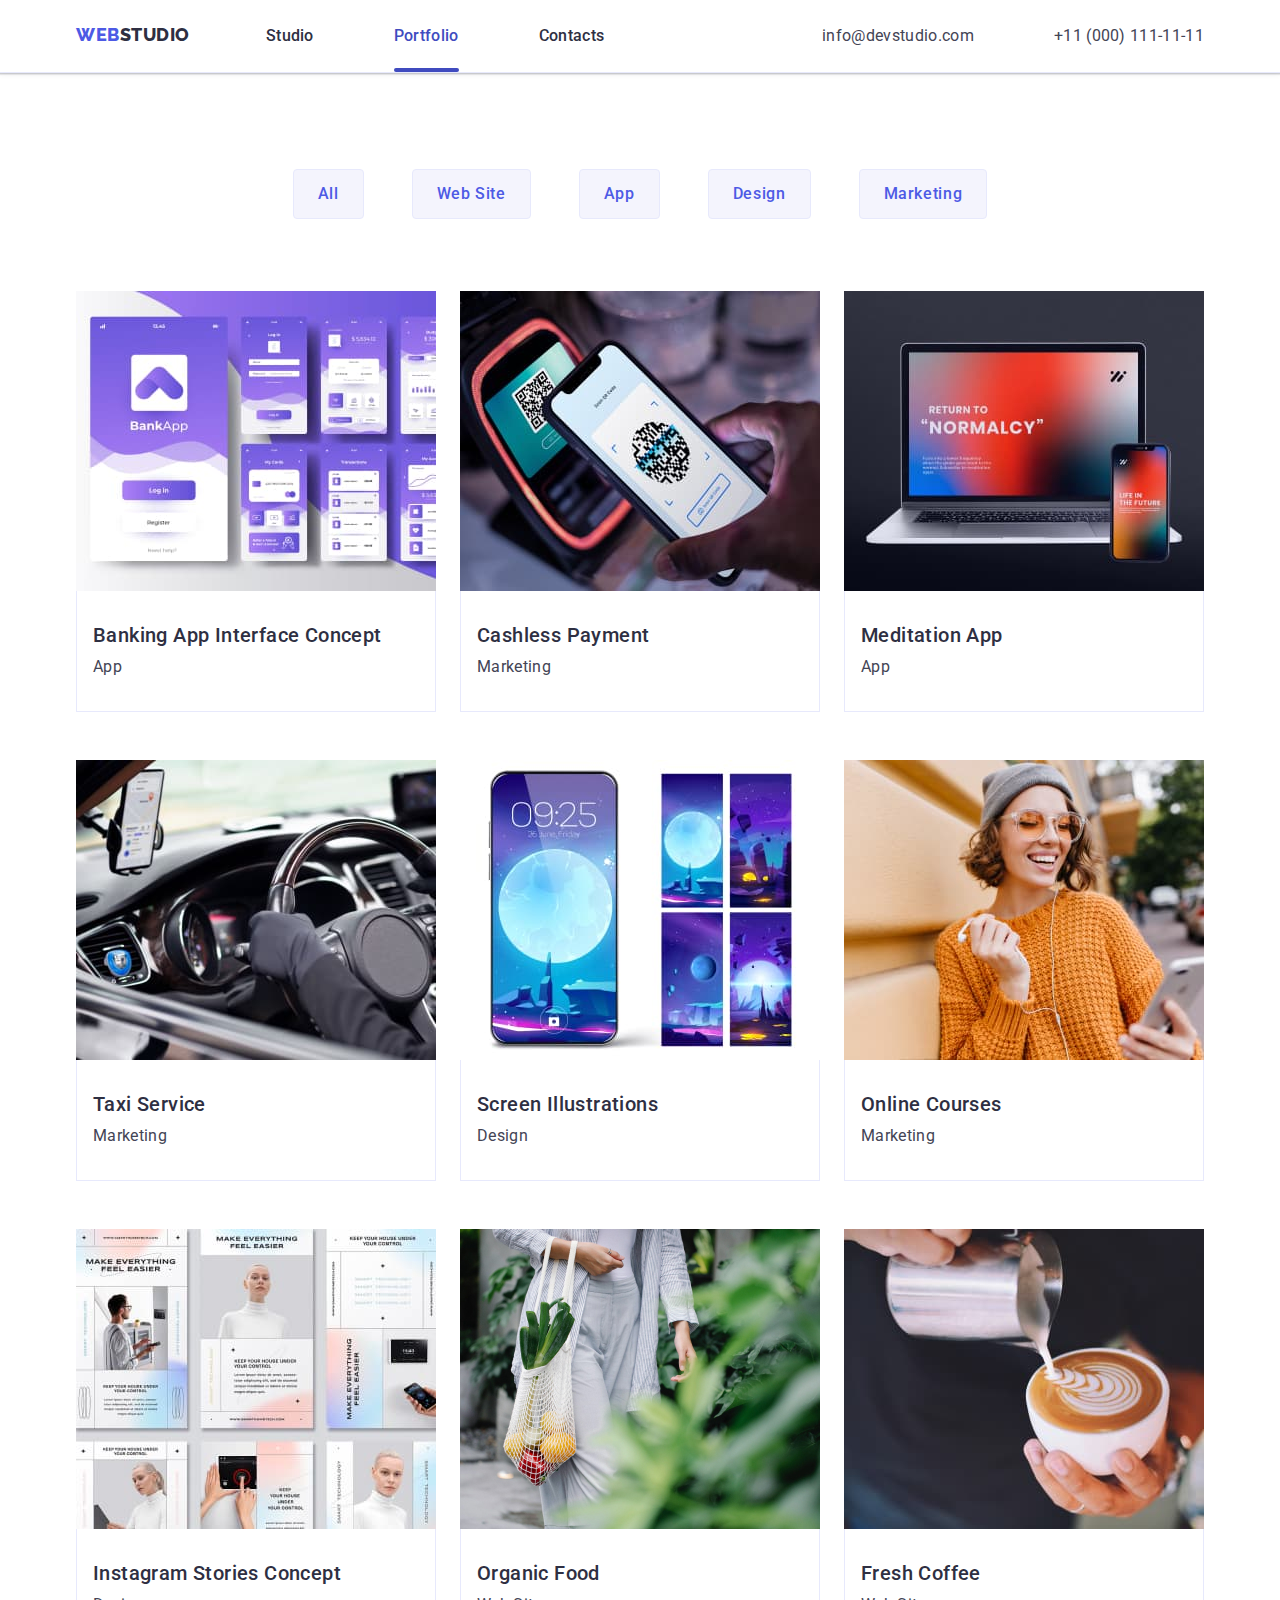
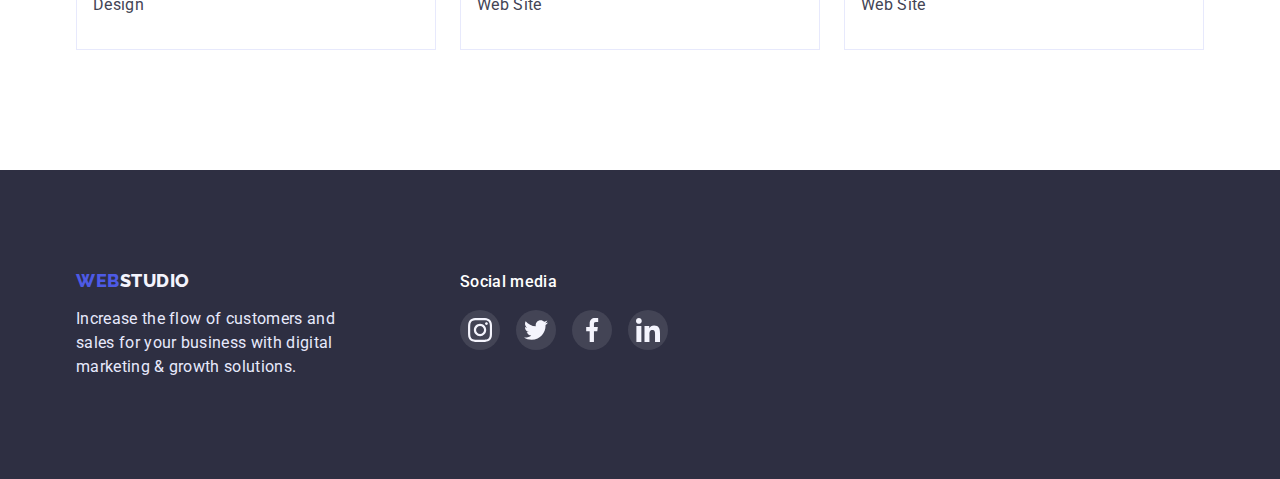
==== commit fe9c3742: "update file" ====
--- a/portfolio.html
+++ b/portfolio.html
@@ -90,12 +90,6 @@
           <ul class="portfolio__section-list list">
             <li class="portfolio__section-item">
               <a class="portfolio__section-link link" href="">
-                <img
-                  class="portfolio__section-photo"
-                  src="./images/projects/img1.jpg"
-                  alt="Banking App Interface Concept"
-                  width="360"
-                />
                 <div class="blok">
                   <img
                     class="portfolio__section-photo"
@@ -121,12 +115,6 @@
             </li>
             <li class="portfolio__section-item">
               <a class="portfolio__section-link link" href="">
-                <img
-                  class="portfolio__section-photo"
-                  src="./images/projects/img2.jpg"
-                  alt="Cashless Payment"
-                  width="360"
-                />
                 <div class="blok">
                   <img
                     class="portfolio__section-photo"
@@ -150,12 +138,6 @@
             </li>
             <li class="portfolio__section-item">
               <a class="portfolio__section-link link" href="">
-                <img
-                  class="portfolio__section-photo"
-                  src="./images/projects/img3.jpg"
-                  alt="Meditation App"
-                  width="360"
-                />
                 <div class="blok">
                   <img
                     class="portfolio__section-photo"
@@ -179,12 +161,6 @@
             </li>
             <li class="portfolio__section-item">
               <a class="portfolio__section-link link" href="">
-                <img
-                  class="portfolio__section-photo"
-                  src="./images/projects/img4.jpg"
-                  alt="Taxi Service"
-                  width="360"
-                />
                 <div class="blok">
                   <img
                     class="portfolio__section-photo"
@@ -208,12 +184,6 @@
             </li>
             <li class="portfolio__section-item">
               <a class="portfolio__section-link link" href="">
-                <img
-                  class="portfolio__section-photo"
-                  src="./images/projects/img5.jpg"
-                  alt="Seen Illustrationscr"
-                  width="360"
-                />
                 <div class="blok">
                   <img
                     class="portfolio__section-photo"
@@ -237,12 +207,6 @@
             </li>
             <li class="portfolio__section-item">
               <a class="portfolio__section-link link" href="">
-                <img
-                  class="portfolio__section-photo"
-                  src="./images/projects/img6.jpg"
-                  alt="Online Courses"
-                  width="360"
-                />
                 <div class="blok">
                   <img
                     class="portfolio__section-photo"
@@ -265,13 +229,7 @@
               >
             </li>
             <li class="portfolio__section-item">
-              <a class="portfolio__section-link link" href=""
-                ><img
-                  class="portfolio__section-photo"
-                  src="./images/projects/img7.jpg"
-                  alt="Instagram Stories Concept"
-                  width="360"
-                />
+              <a class="portfolio__section-link link" href="">
                 <div class="blok">
                   <img
                     class="portfolio__section-photo"
@@ -296,13 +254,7 @@
               >
             </li>
             <li class="portfolio__section-item">
-              <a class="portfolio__section-link link" href=""
-                ><img
-                  class="portfolio__section-photo"
-                  src="./images/projects/img8.jpg"
-                  alt="Organic Food"
-                  width="360"
-                />
+              <a class="portfolio__section-link link" href="">
                 <div class="blok">
                   <img
                     class="portfolio__section-photo"
@@ -325,13 +277,7 @@
               >
             </li>
             <li class="portfolio__section-item">
-              <a class="portfolio__section-link link" href=""
-                ><img
-                  class="portfolio__section-photo"
-                  src="./images/projects/img9.jpg"
-                  alt="Fresh Coffee"
-                  width="360"
-                />
+              <a class="portfolio__section-link link" href="">
                 <div class="blok">
                   <img
                     class="portfolio__section-photo"
--- a/css/styles.css
+++ b/css/styles.css
@@ -396,10 +396,6 @@
 .privilage__item {
   width: calc((100% - 3 * 24px) / 4);
 }
-.privilage__item:not(:last-child) {
-  margin-right: 24px;
-  min-width: 264px;
-}
 
 .privilage__item::before {
   content: '';
